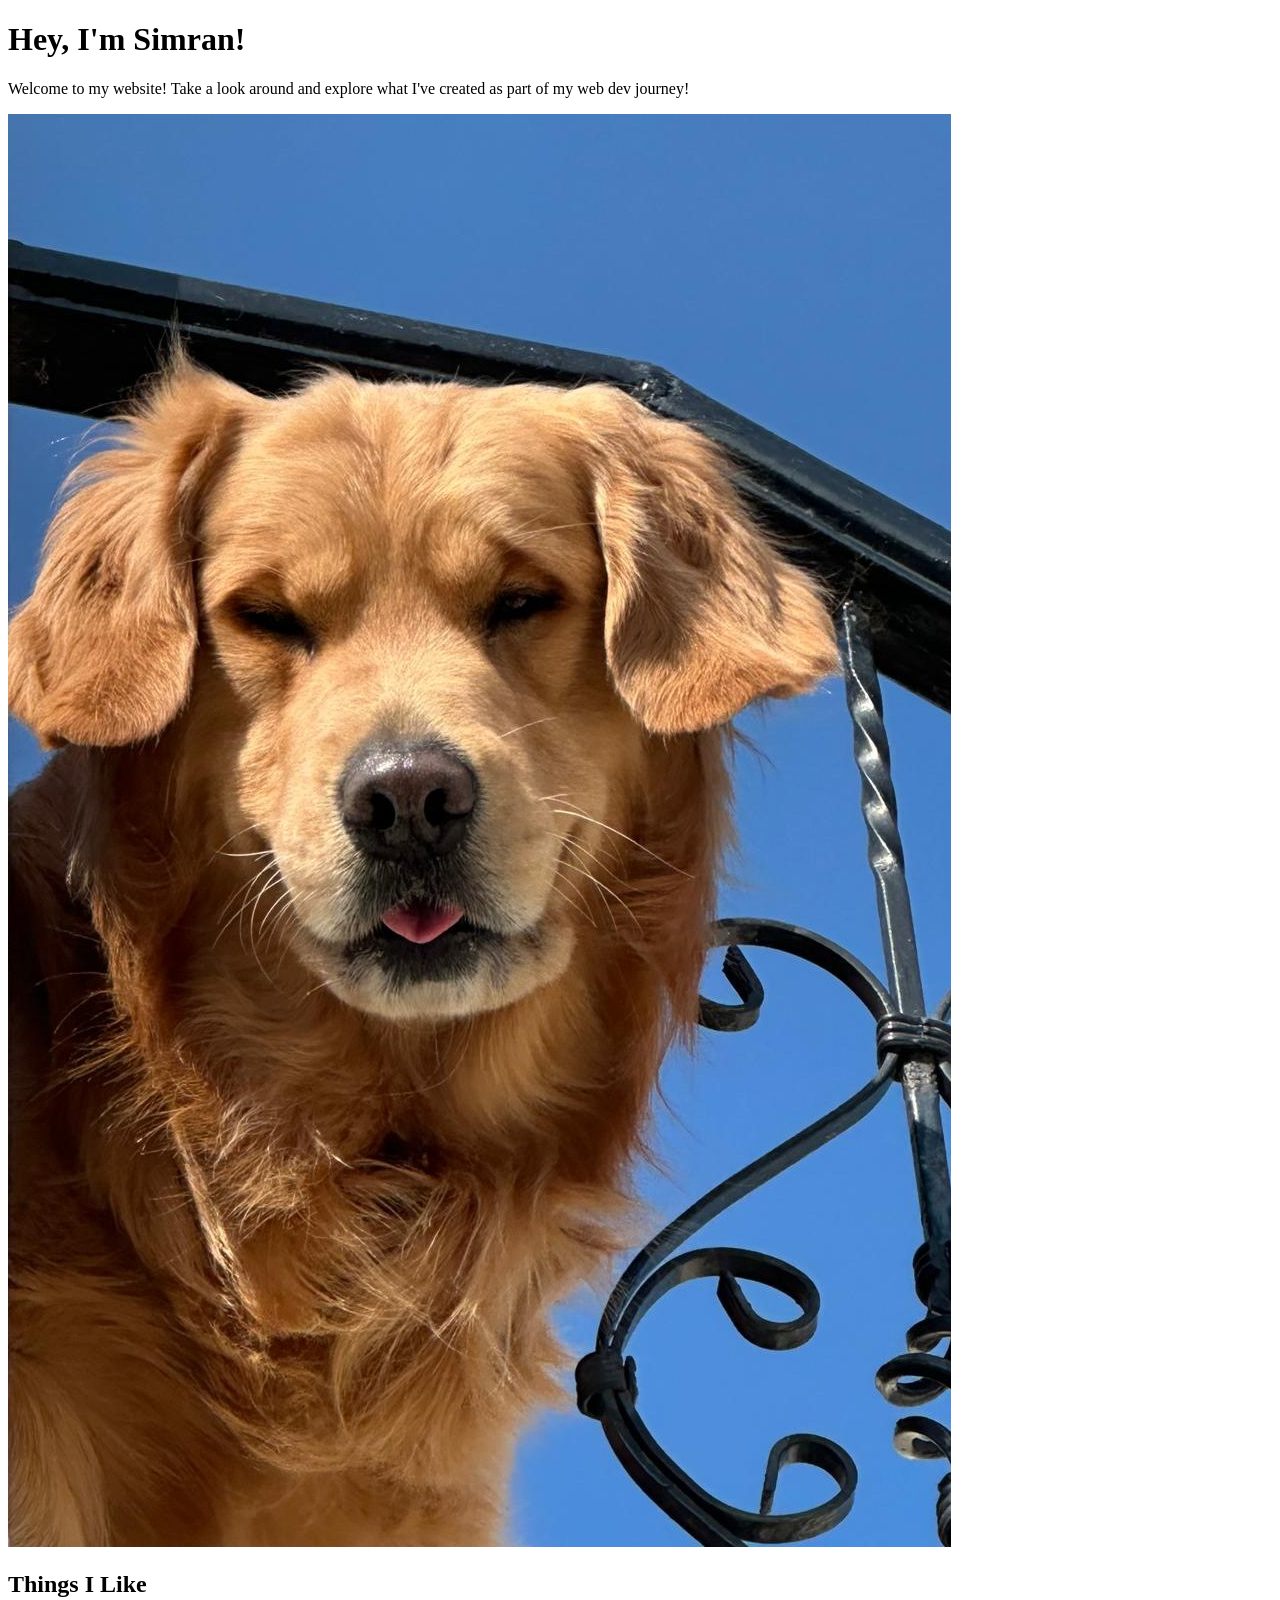
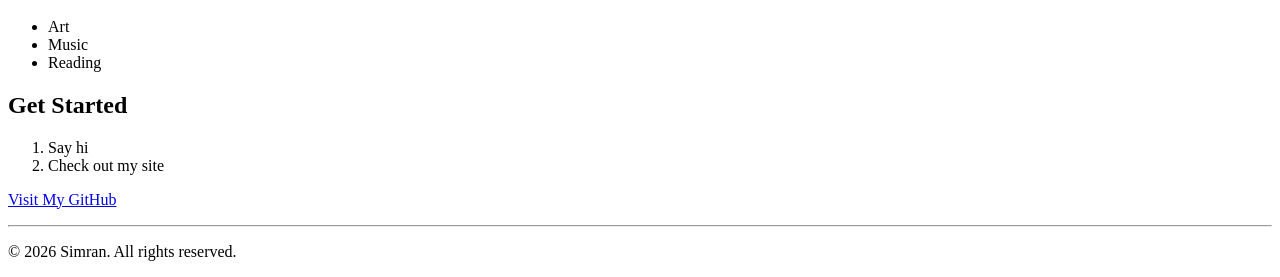
==== index.html @ f1ff6dc8 "Add CSS styling" ====
<!doctype html>
<html lang="en">
  <head>
    <meta charset="UTF-8" />
    <meta name="viewport" content="width=device-width, initial-scale=1.0" />
    <title>Simran's Website</title>
     <link rel="stylesheet" href="style.css" />
  </head>

  <body>
    <!-- Page heading -->
    <h1>Hey, I'm Simran!</h1>

    <!-- Main content of the homepage -->
    <main>
      <p>
        Welcome to my website! Take a look around and explore what I've created
        as part of my web dev journey!
      </p>

      <!--Photo of my dog-->
      <img src="images/dog.jpeg" alt="Photo of my dog" class="dog-photo" />

      <!--Unordered list of things I like-->
      <h2>Things I Like</h2>
      <ul>
        <li>Art</li>
        <li>Music</li>
        <li>Reading</li>
      </ul>

      <!--Ordered list-->
      <h2>Get Started</h2>
      <ol>
        <li>Say hi</li>
        <li>Check out my site</li>
      </ol>

      <!--Link-->
      <p><a href="https://github.com/Kaurs1mran">Visit My GitHub</a></p>
    </main>
    <hr />

    <!--Footer-->
    <footer>
      <p id="copyright">&copy; 2026 Simran. All rights reserved.</p>
    </footer>
  </body>
</html>
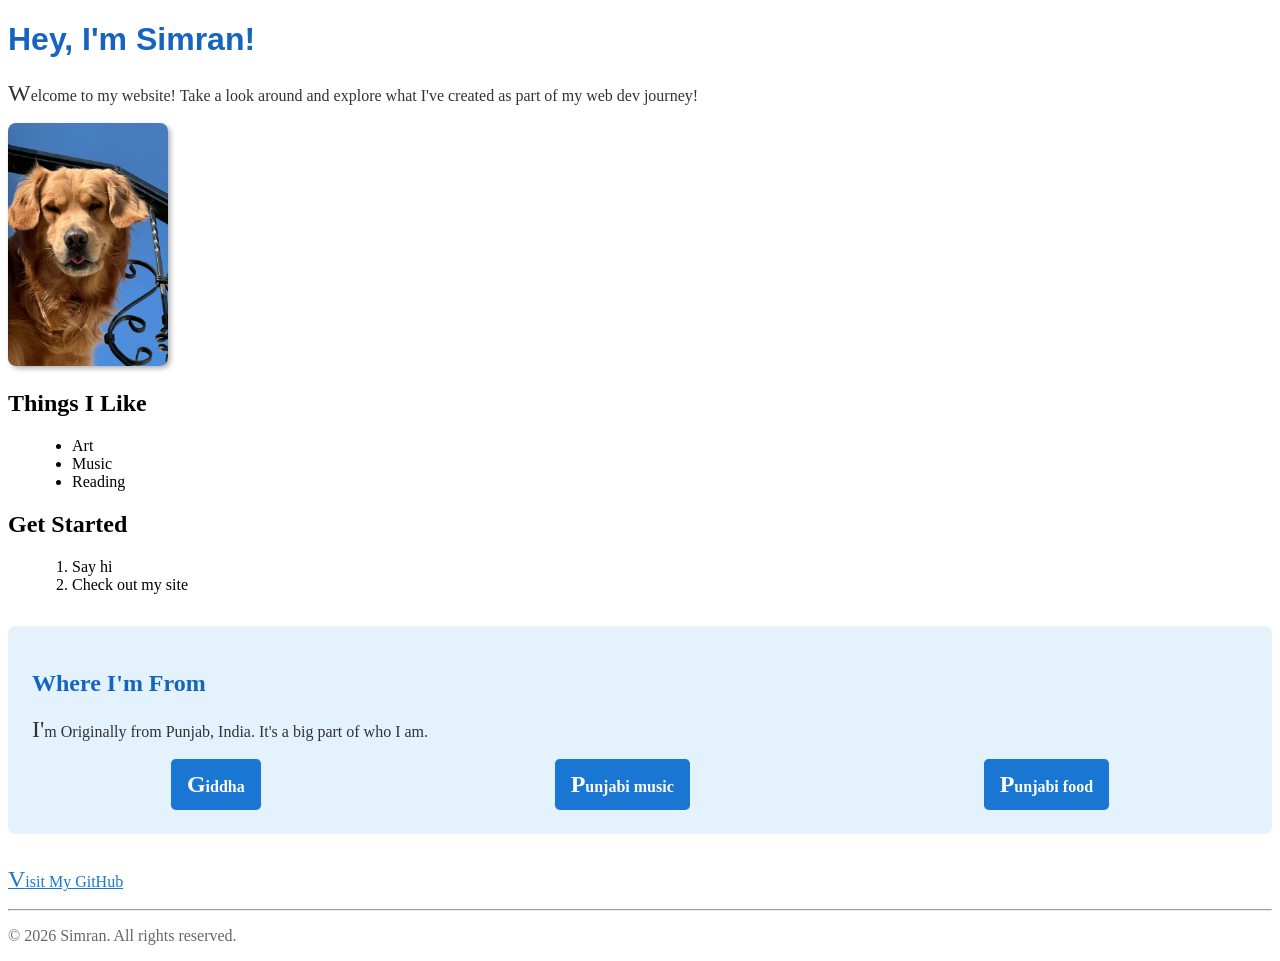
==== commit 6ae61ac9: "Add roots section with Flexbox, image styling, and color" ====
--- a/index.html
+++ b/index.html
@@ -4,7 +4,7 @@
     <meta charset="UTF-8" />
     <meta name="viewport" content="width=device-width, initial-scale=1.0" />
     <title>Simran's Website</title>
-     <link rel="stylesheet" href="style.css" />
+     <link rel="stylesheet" href="styles.css" />
   </head>
 
   <body>
@@ -36,6 +36,20 @@
         <li>Check out my site</li>
       </ol>
 
+      <!-- Backgroud -->
+       <section class="roots-section">
+        <h2>Where I'm From</h2>
+        <p>
+          I'm Originally from Punjab, India. It's a big part of who I am.
+        </p>
+
+        <div class="roots-list">
+          <p>Giddha</p>
+          <p>Punjabi music</p>
+          <p>Punjabi food</p>
+        </div>
+       </section>
+
       <!--Link-->
       <p><a href="https://github.com/Kaurs1mran">Visit My GitHub</a></p>
     </main>
--- a/styles.css
+++ b/styles.css
@@ -0,0 +1,82 @@
+/* Type selector */
+h1 {
+    font-family: Arial, sans-serif;
+    font-size: 2rem;
+    color: #1565c0;
+}
+
+
+/* ID selector */
+#copyright {
+    color: #666666;
+}
+
+/* Relational selector (descendant) */
+main p {
+    color: #333333;
+}
+
+/* Combination selector (grouping) */
+ul, ol {
+    margin-left: 1.5rem;
+}
+
+/* Pseudo-class */
+a:hover {
+    color: #1565c0;
+}
+
+/* Attribute selector */
+a[href] {
+    text-decoration: underline;
+    color: #1976d2;
+}
+
+/* Pseudo-element */
+main p::first-letter {
+    font-size: 1.5rem;
+}
+
+
+/* Styling "Where I'm From" */
+.roots-section {
+    background-color: #e3f2fd;
+    padding: 1.5rem;
+    margin: 2rem 0;
+    border-radius: 0.5rem;
+}
+
+.roots-section h2 {
+    color: #1565c0;
+}
+
+/* Flexbox layout for inside list part */
+.roots-list {
+    display: flex;
+    flex-direction: row;
+    justify-content: space-around;
+    align-items: center;
+    gap: 1rem;
+    padding: 0;
+}
+
+.roots-list p {
+    background-color: #1976d2;
+    color: #ffffff;
+    padding: 0.75rem 1rem;
+    border-radius: 0.3rem;
+    margin: 0;
+    font-weight: bold;
+}
+
+/* styling dog photo */
+.dog-photo {
+    max-width: 100%;
+    width: 10rem;
+    border-radius: 0.5rem;
+    box-shadow: 0.15rem 0.15rem 0.3rem rgba(0, 0, 0, 0.3);
+}
+
+.dog-photo:hover {
+    box-shadow: 0.3rem 0.3rem 0.5rem rgba(0, 0, 0, 0.4);
+}
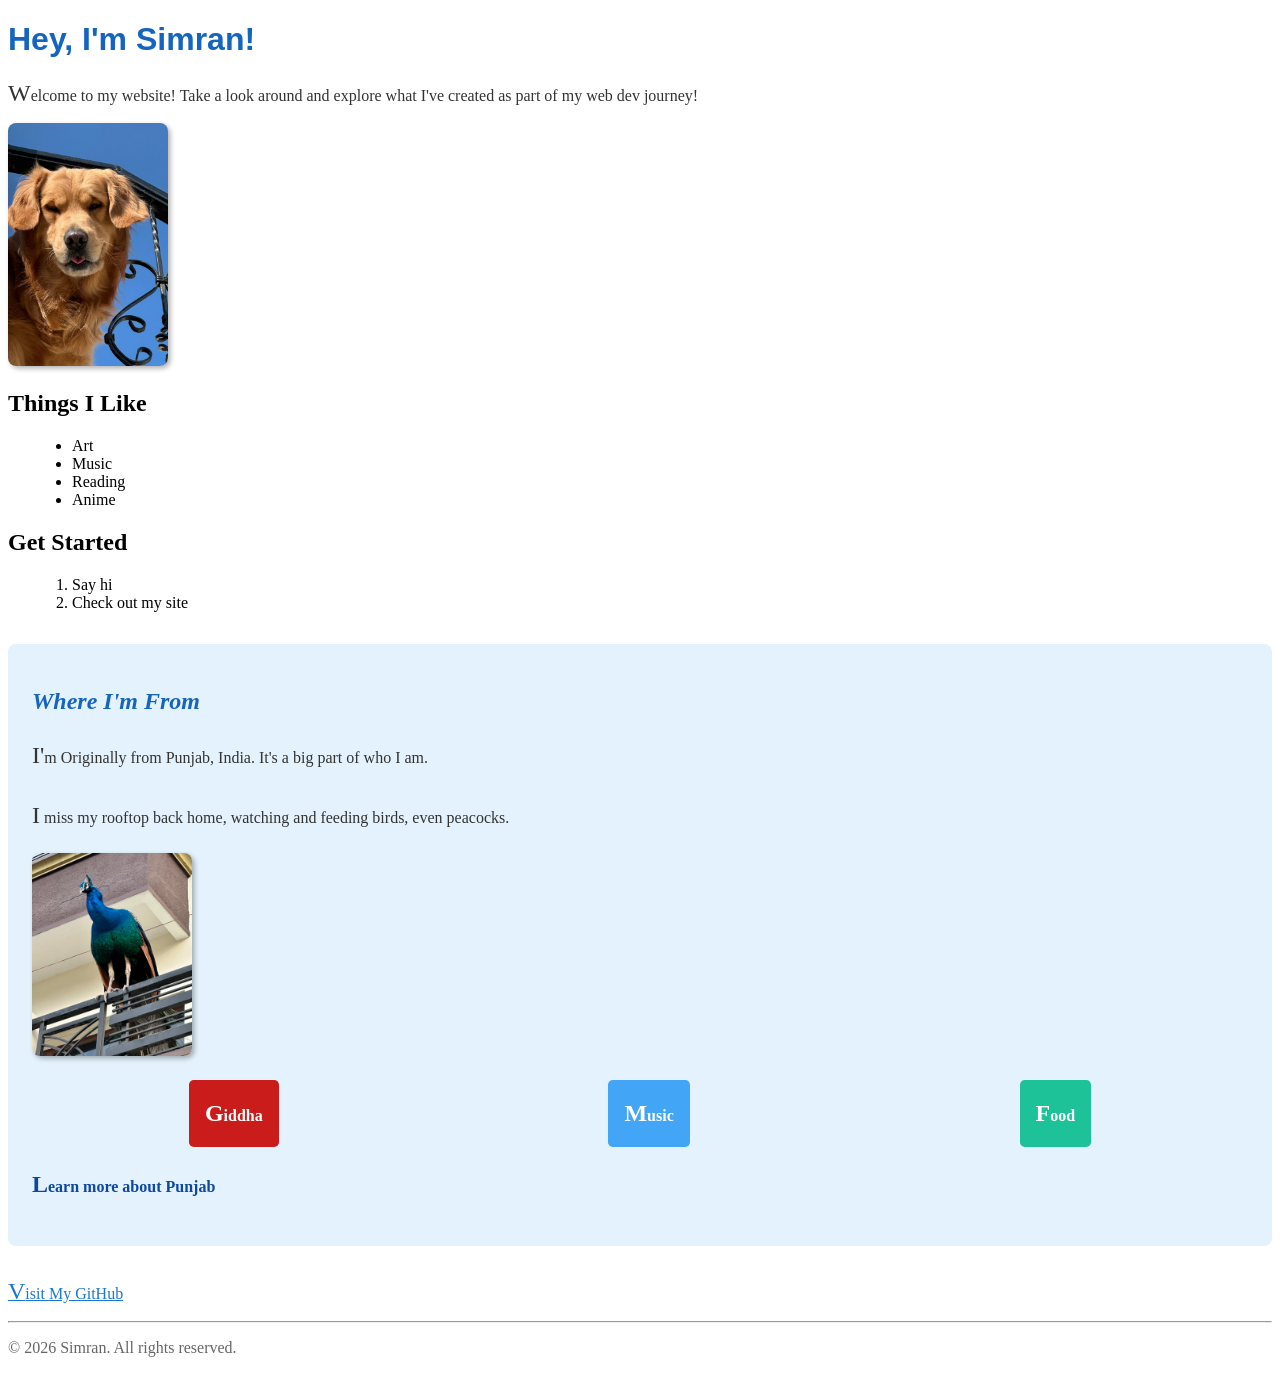
==== commit b0a83af9: "Add advanced selectors challenge with nested styling, pseudo-classes, and CSS variables" ====
--- a/index.html
+++ b/index.html
@@ -27,6 +27,7 @@
         <li>Art</li>
         <li>Music</li>
         <li>Reading</li>
+        <li>Anime</li>
       </ul>
 
       <!--Ordered list-->
@@ -43,11 +44,18 @@
           I'm Originally from Punjab, India. It's a big part of who I am.
         </p>
 
+        <div class="nested-note">
+          <p>I miss my rooftop back home, watching and feeding birds, even peacocks.</p>
+          <img src="images/peacock.jpeg" alt="A peacock on my terrace back home" class="dog-photo" />
+        </div>
+
         <div class="roots-list">
           <p>Giddha</p>
-          <p>Punjabi music</p>
-          <p>Punjabi food</p>
+          <p>Music</p>
+          <p>Food</p>
         </div>
+
+        <p><a href="https://en.wikipedia.org/wiki/Punjab,_India">Learn more about Punjab</a></p>
        </section>
 
       <!--Link-->
--- a/styles.css
+++ b/styles.css
@@ -1,8 +1,12 @@
+:root {
+    --main-blue: #1565c0;
+}
+
 /* Type selector */
 h1 {
     font-family: Arial, sans-serif;
     font-size: 2rem;
-    color: #1565c0;
+    color: var(--main-blue);
 }
 
 
@@ -23,7 +27,7 @@
 
 /* Pseudo-class */
 a:hover {
-    color: #1565c0;
+    color: var(--main-blue);
 }
 
 /* Attribute selector */
@@ -47,7 +51,23 @@
 }
 
 .roots-section h2 {
-    color: #1565c0;
+    color: var(--main-blue);
+    font-style: italic;
+}
+
+.roots-section p {
+    line-height: 1.8;
+}
+
+.roots-section a {
+    color: #0d47a1;
+    font-weight: bold;
+    text-decoration: none;
+}
+
+.roots-section a:hover {
+    color: #ff6f00;
+    text-decoration: underline;
 }
 
 /* Flexbox layout for inside list part */
@@ -61,7 +81,6 @@
 }
 
 .roots-list p {
-    background-color: #1976d2;
     color: #ffffff;
     padding: 0.75rem 1rem;
     border-radius: 0.3rem;
@@ -79,4 +98,20 @@
 
 .dog-photo:hover {
     box-shadow: 0.3rem 0.3rem 0.5rem rgba(0, 0, 0, 0.4);
+}
+
+.nested-note img {
+    margin-bottom: 1.5rem;
+    display: block;
+}
+
+/* Pseudo-class nested inside a section- highlighting first item */
+.roots-list p:first-child {
+    background-color: #cb1c1c;
+}
+.roots-list p:nth-child(2){
+    background-color: #42a5f5;
+}
+.roots-list p:last-child {
+    background-color: rgb(30, 194, 153);
 }
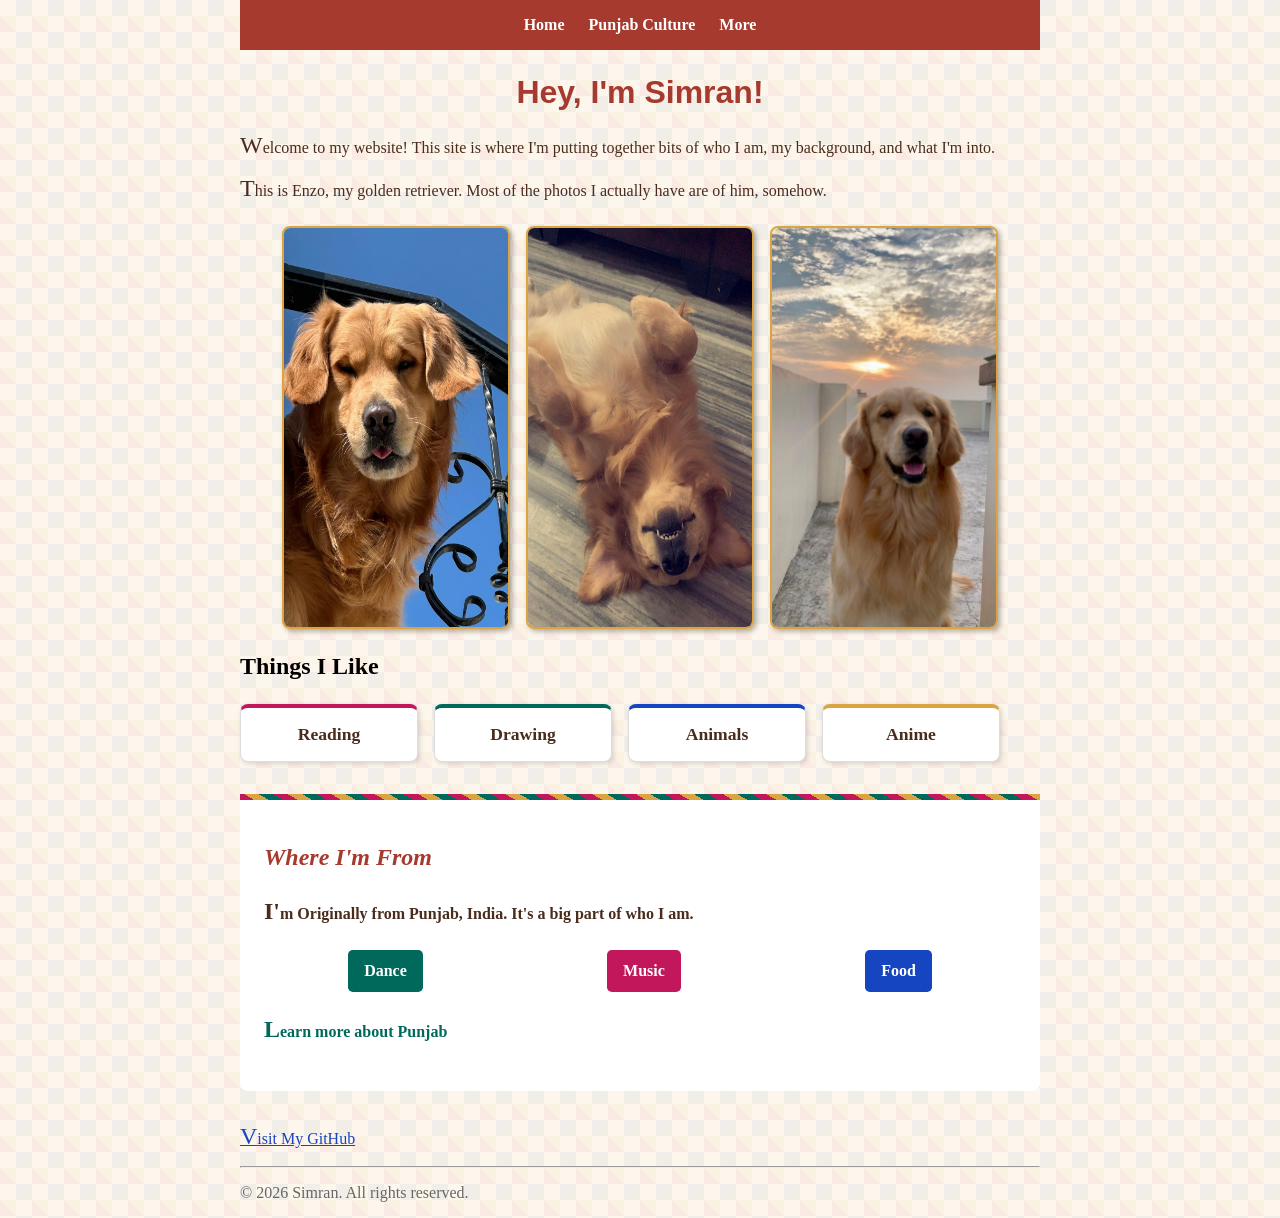
==== commit cb3921b2: "three pages with layout" ====
--- a/index.html
+++ b/index.html
@@ -4,59 +4,73 @@
     <meta charset="UTF-8" />
     <meta name="viewport" content="width=device-width, initial-scale=1.0" />
     <title>Simran's Website</title>
-     <link rel="stylesheet" href="styles.css" />
+    <link rel="stylesheet" href="styles.css" />
   </head>
 
   <body>
+    <nav class="site-nav">
+      <a href="index.html">Home</a>
+      <a href="culture.html">Punjab Culture</a>
+      <a href="page3.html">More</a>
+    </nav>
     <!-- Page heading -->
     <h1>Hey, I'm Simran!</h1>
 
     <!-- Main content of the homepage -->
     <main>
       <p>
-        Welcome to my website! Take a look around and explore what I've created
-        as part of my web dev journey!
+        Welcome to my website! This site is where I'm putting together bits of
+        who I am, my background, and what I'm into.
       </p>
 
       <!--Photo of my dog-->
-      <img src="images/dog.jpeg" alt="Photo of my dog" class="dog-photo" />
+      <p>
+        This is Enzo, my golden retriever. Most of the photos I actually have
+        are of him, somehow.
+      </p>
+      <div class="dog-gallery">
+        <img src="images/dog.jpeg" alt="My dog" class="dog-photo" />
+        <img src="images/dog2.jpeg" alt="My dog" class="dog-photo" />
+        <img src="images/dog3.jpeg" alt="My dog" class="dog-photo" />
+      </div>
 
       <!--Unordered list of things I like-->
       <h2>Things I Like</h2>
-      <ul>
-        <li>Art</li>
-        <li>Music</li>
-        <li>Reading</li>
-        <li>Anime</li>
-      </ul>
-
-      <!--Ordered list-->
-      <h2>Get Started</h2>
-      <ol>
-        <li>Say hi</li>
-        <li>Check out my site</li>
-      </ol>
+      <div class="interests-grid">
+        <div class="interest-card">
+          <h3>Reading</h3>
+        </div>
+        <div class="interest-card">
+          <h3>Drawing</h3>
+        </div>
+        <div class="interest-card">
+          <h3>Animals</h3>
+        </div>
+        <div class="interest-card">
+          <h3>Anime</h3>
+        </div>
+      </div>
 
       <!-- Backgroud -->
-       <section class="roots-section">
+      <section class="roots-section">
         <h2>Where I'm From</h2>
-        <p>
-          I'm Originally from Punjab, India. It's a big part of who I am.
-        </p>
+        <p>I'm Originally from Punjab, India. It's a big part of who I am.</p>
 
-        <div class="nested-note">
-          <p>I miss my rooftop back home, watching and feeding birds, even peacocks.</p>
-          <img src="images/peacock.jpeg" alt="A peacock on my terrace back home" class="dog-photo" />
+        <div class="roots-list">
+          <a href="https://www.youtube.com/@BhangraEmpire/featured">Dance</a>
+          <a
+            href="https://open.spotify.com/playlist/37i9dQZF1DWXVJK4aT7pmk?si=54df5633cfe44718"
+            >Music</a
+          >
+          <a href="https://mehfilindiancuisineandbar.com/">Food</a>
         </div>
 
-        <div class="roots-list">
-          <p>Giddha</p>
-          <p>Music</p>
-          <p>Food</p>
-        </div>
-
-        <p><a href="https://en.wikipedia.org/wiki/Punjab,_India">Learn more about Punjab</a></p>
-       </section>
+        <p>
+          <a href="https://en.wikipedia.org/wiki/Punjab,_India"
+            >Learn more about Punjab</a
+          >
+        </p>
+      </section>
 
       <!--Link-->
       <p><a href="https://github.com/Kaurs1mran">Visit My GitHub</a></p>
--- a/styles.css
+++ b/styles.css
@@ -1,14 +1,36 @@
 :root {
-    --main-blue: #1565c0;
+    --phulkari-pink: #c2185b;
+    --phulkari-teal: #00695c;
+    --phulkari-blue: #1545c0;
+    --phulkari-gold: #d9a441;
+    --phulkari-green: #4b7f52;
+    --phulkari-red: #a63a2e;
+    --cream-bg: #fdf6ec;
+    --text-dark: #4a2c1d;
+}
+
+/* Phulkari-inspired diamond pattern background */
+body {
+    max-width: 50rem;
+    margin: 0 auto;
+    padding: 0 1rem;
+    background-color: var(--cream-bg);
+    background-image:
+        linear-gradient(45deg, rgba(194, 24, 91, 0.05) 25%, transparent 25%),
+        linear-gradient(-45deg, rgba(0, 105, 92, 0.05) 25%, transparent 25%),
+        linear-gradient(45deg, transparent 75%, rgba(217, 164, 65, 0.05) 75%),
+        linear-gradient(-45deg, transparent 75%, rgba(21, 101, 192, 0.05) 75%);
+    background-size: 2rem 2rem;
+    background-position: 0 0, 0 1rem, 1rem -1rem, -1rem 0px;
 }
 
 /* Type selector */
 h1 {
     font-family: Arial, sans-serif;
     font-size: 2rem;
-    color: var(--main-blue);
-}
-
+    color: var(--phulkari-red);
+    text-align: center;
+}
 
 /* ID selector */
 #copyright {
@@ -17,23 +39,24 @@
 
 /* Relational selector (descendant) */
 main p {
-    color: #333333;
+    color: var(--text-dark);
 }
 
 /* Combination selector (grouping) */
-ul, ol {
+ul,
+ol {
     margin-left: 1.5rem;
 }
 
 /* Pseudo-class */
 a:hover {
-    color: var(--main-blue);
+    color: var(--phulkari-teal);
 }
 
 /* Attribute selector */
 a[href] {
     text-decoration: underline;
-    color: #1976d2;
+    color: var(--phulkari-blue);
 }
 
 /* Pseudo-element */
@@ -41,17 +64,58 @@
     font-size: 1.5rem;
 }
 
+/* Navigation menu */
+.site-nav {
+    display: flex;
+    justify-content: center;
+    gap: 1.5rem;
+    padding: 1rem;
+    background-color: var(--phulkari-red);
+    margin-bottom: 1.5rem;
+}
+
+.site-nav a {
+    color: #ffffff;
+    text-decoration: none;
+    font-weight: bold;
+}
+
+.site-nav a:hover {
+    color: var(--phulkari-gold);
+}
+
+/* Hero banner image */
+.hero-banner {
+    text-align: center;
+    margin-bottom: 1.5rem;
+}
+
+.hero-banner img {
+    width: 100%;
+    max-width: 100%;
+    max-height: 20rem;
+    object-fit: cover;
+    border-radius: 0.5rem;
+}
 
 /* Styling "Where I'm From" */
 .roots-section {
-    background-color: #e3f2fd;
+    background-color: #ffffff;
     padding: 1.5rem;
     margin: 2rem 0;
     border-radius: 0.5rem;
+    border-top: 0.4rem solid;
+    border-image: repeating-linear-gradient(45deg,
+            #c2185b 0px,
+            #c2185b 10px,
+            #d9a441 10px,
+            #d9a441 20px,
+            #00695c 20px,
+            #00695c 30px) 10;
 }
 
 .roots-section h2 {
-    color: var(--main-blue);
+    color: var(--phulkari-red);
     font-style: italic;
 }
 
@@ -59,15 +123,32 @@
     line-height: 1.8;
 }
 
+.roots-section>p {
+    font-weight: bold;
+}
+
 .roots-section a {
-    color: #0d47a1;
+    color: var(--phulkari-teal);
     font-weight: bold;
     text-decoration: none;
 }
 
 .roots-section a:hover {
-    color: #ff6f00;
+    color: var(--phulkari-gold);
     text-decoration: underline;
+}
+
+img.dog-photo {
+    border: 0.15rem solid var(--phulkari-gold);
+}
+
+/*dog photos*/
+.dog-gallery {
+    display: flex;
+    justify-content: center;
+    gap: 1rem;
+    flex-wrap: wrap;
+    margin: 1.5rem 0;
 }
 
 /* Flexbox layout for inside list part */
@@ -80,18 +161,20 @@
     padding: 0;
 }
 
-.roots-list p {
+.roots-list p,
+.roots-list a {
     color: #ffffff;
     padding: 0.75rem 1rem;
     border-radius: 0.3rem;
     margin: 0;
     font-weight: bold;
+    display: inline-block;
 }
 
 /* styling dog photo */
 .dog-photo {
     max-width: 100%;
-    width: 10rem;
+    width: 14rem;
     border-radius: 0.5rem;
     box-shadow: 0.15rem 0.15rem 0.3rem rgba(0, 0, 0, 0.3);
 }
@@ -100,18 +183,237 @@
     box-shadow: 0.3rem 0.3rem 0.5rem rgba(0, 0, 0, 0.4);
 }
 
-.nested-note img {
-    margin-bottom: 1.5rem;
+/* Pseudo-class nested inside a section- highlighting first item */
+.roots-list p:first-child,
+.roots-list a:first-child {
+    background-color: var(--phulkari-teal);
+}
+
+.roots-list p:nth-child(2),
+.roots-list a:nth-child(2) {
+    background-color: var(--phulkari-pink);
+}
+
+.roots-list p:last-child,
+.roots-list a:last-child {
+    background-color: var(--phulkari-blue);
+}
+
+.interests-grid {
+    display: flex;
+    flex-wrap: wrap;
+    gap: 1rem;
+    margin: 1.5rem 0;
+}
+
+.interest-card {
+    background-color: #ffffff;
+    border: 0.1rem solid #dddddd;
+    border-radius: 0.5rem;
+    padding: 1rem;
+    width: 9rem;
+    text-align: center;
+    box-shadow: 0.1rem 0.1rem 0.3rem rgba(0, 0, 0, 0.15);
+}
+
+.interest-card h3 {
+    color: var(--text-dark);
+    margin: 0;
+    font-size: 1.1rem;
+}
+
+.interest-card:nth-child(1) {
+    border-top: 0.3rem solid var(--phulkari-pink);
+}
+
+.interest-card:nth-child(2) {
+    border-top: 0.3rem solid var(--phulkari-teal);
+}
+
+.interest-card:nth-child(3) {
+    border-top: 0.3rem solid var(--phulkari-blue);
+}
+
+.interest-card:nth-child(4) {
+    border-top: 0.3rem solid var(--phulkari-gold);
+}
+
+/* Three-column layout for top section */
+.page2-columns {
+    display: flex;
+    flex-direction: row;
+    align-items: center;
+    justify-content: center;
+    flex-wrap: wrap;
+    gap: 1.5rem;
+    margin: 2rem 0;
+    padding: 1.5rem;
+    border-radius: 0.5rem;
+    background: linear-gradient(135deg, #fdf6ec, #fbe9d0);
+}
+
+.page2-columns figure {
+    margin: 0;
+    text-align: center;
+}
+
+.page2-columns figcaption {
+    font-size: 0.9rem;
+    font-weight: bold;
+    color: var(--text-dark);
+    margin-top: 0.4rem;
+}
+
+.page2-text {
+    flex: 1;
+    min-width: 15rem;
+    max-width: 25rem;
+    padding: 1rem;
+}
+
+.page2-text h2 {
+    color: var(--phulkari-red);
+}
+
+.page2-text p {
+    line-height: 1.6;
+    margin-bottom: 1rem;
+}
+
+.big-photo {
+    width: 16rem;
+    max-width: 100%;
+    border-radius: 0.5rem;
+    box-shadow: 0.15rem 0.15rem 0.3rem rgba(0, 0, 0, 0.3);
+}
+
+/* Culture page sections */
+.culture-section {
+    background-color: #ffffff;
+    padding: 1.5rem;
+    margin: 1.5rem 0;
+    border-radius: 0.5rem;
+}
+
+.culture-section h2 {
+    color: var(--phulkari-red);
+}
+
+.phulkari-accent {
+    border-top: 0.4rem solid;
+    border-image: repeating-linear-gradient(45deg,
+            #c2185b 0px,
+            #c2185b 10px,
+            #d9a441 10px,
+            #d9a441 20px,
+            #00695c 20px,
+            #00695c 30px,
+            #1565c0 30px,
+            #1565c0 40px) 10;
+}
+
+/* Festival card grid */
+.festival-grid {
+    display: flex;
+    flex-wrap: wrap;
+    gap: 1rem;
+    margin-top: 1rem;
+}
+
+.festival-card {
+    flex: 1;
+    min-width: 12rem;
+    background-color: var(--cream-bg);
+    border-radius: 0.5rem;
+    padding: 1rem;
+}
+
+.festival-card:nth-child(1) {
+    border-top: 0.3rem solid var(--phulkari-pink);
+}
+
+.festival-card:nth-child(2) {
+    border-top: 0.3rem solid var(--phulkari-gold);
+}
+
+.festival-card:nth-child(3) {
+    border-top: 0.3rem solid var(--phulkari-teal);
+}
+
+.festival-img {
+    width: 100%;
+    max-height: 12rem;
+    object-fit: cover;
+    border-radius: 0.3rem;
+    margin-bottom: 0.5rem;
+}
+
+.photo-credit {
+    font-size: 0.75rem;
+    color: #888888;
+}
+
+.photo-credit a {
+    color: #888888;
+}
+
+.medium-photo {
+    width: 11rem;
+    max-width: 100%;
+    border-radius: 0.5rem;
+    box-shadow: 0.15rem 0.15rem 0.3rem rgba(0, 0, 0, 0.3);
+}
+
+/* Media query 1: tablets and smaller - stack the 3-column layout */
+@media (max-width: 45rem) {
+  .page2-columns {
+    flex-direction: column;
+  }
+
+  .big-photo,
+  .medium-photo {
+    width: 10rem;
+  }
+}
+
+/* Media query 2: phones - reduce nav spacing and heading size */
+@media (max-width: 30rem) {
+  .site-nav {
+    gap: 0.75rem;
+    padding: 0.75rem;
+  }
+
+  h1 {
+    font-size: 1.5rem;
+  }
+
+  .festival-grid {
+    flex-direction: column;
+  }
+}
+
+.zafarnama-img {
+    width: 16rem;
+    max-width: 100%;
     display: block;
-}
-
-/* Pseudo-class nested inside a section- highlighting first item */
-.roots-list p:first-child {
-    background-color: #cb1c1c;
-}
-.roots-list p:nth-child(2){
-    background-color: #42a5f5;
-}
-.roots-list p:last-child {
-    background-color: rgb(30, 194, 153);
+    margin: 0 auto;
+    border-radius: 0.5rem;
+    box-shadow: 0.15rem 0.15rem 0.3rem rgba(0, 0, 0, 0.3);
+}
+
+/* Grid Layout for further reading section*/
+
+.reading-grid {
+    display: grid;
+    grid-template-columns: repeat(2,1fr);
+    gap: 1rem;
+    list-style: none;
+    margin: 1rem 0 0 0;
+    padding: 0;
+}
+
+.reading-grid li {
+    background-color: var(--cream-bg);
+    padding: 1rem;
+    border-radius: 0.5rem;
 }
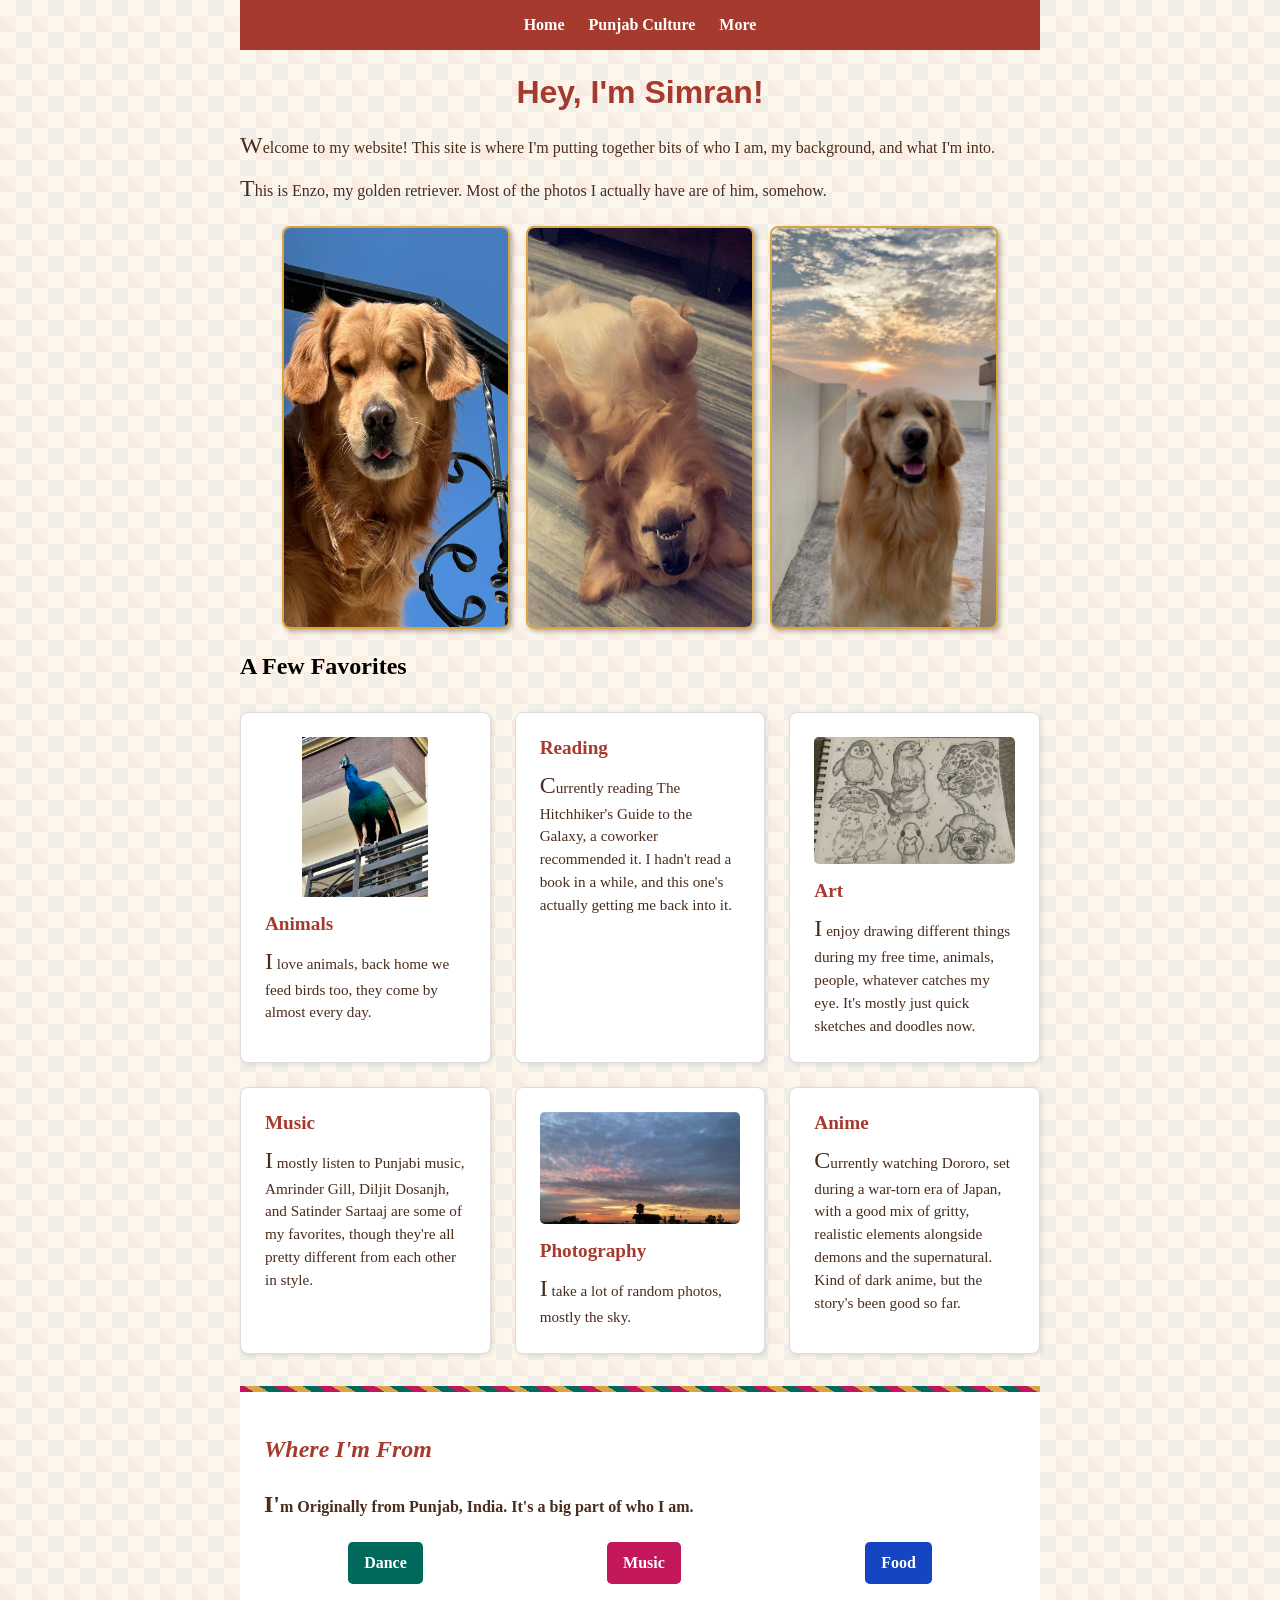
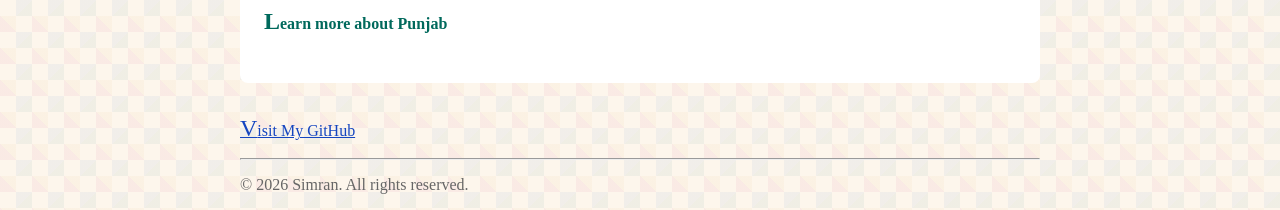
==== commit 04f4e5ab: "Fix media query comments for grid section" ====
--- a/index.html
+++ b/index.html
@@ -34,20 +34,62 @@
         <img src="images/dog3.jpeg" alt="My dog" class="dog-photo" />
       </div>
 
-      <!--Unordered list of things I like-->
-      <h2>Things I Like</h2>
-      <div class="interests-grid">
-        <div class="interest-card">
+      <!-- Grid Layout Section -->
+      <h2>A Few Favorites</h2>
+      <div class="grid-layout-section">
+        <div class="grid-card">
+          <img
+            src="images/peacock.jpeg"
+            alt="A peacock on rooftop"
+            class="grid-img"
+          />
+          <h3>Animals</h3>
+          <p>
+            I love animals, back home we feed birds too, they come by almost
+            every day.
+          </p>
+        </div>
+        <div class="grid-card">
           <h3>Reading</h3>
+          <p>
+            Currently reading The Hitchhiker's Guide to the Galaxy, a coworker
+            recommended it. I hadn't read a book in a while, and this one's
+            actually getting me back into it.
+          </p>
         </div>
-        <div class="interest-card">
-          <h3>Drawing</h3>
+        <div class="grid-card">
+          <img src="images/doodle.jpeg" alt="doodles I drew" class="grid-img" />
+          <h3>Art</h3>
+          <p>
+            I enjoy drawing different things during my free time, animals,
+            people, whatever catches my eye. It's mostly just quick sketches and
+            doodles now.
+          </p>
         </div>
-        <div class="interest-card">
-          <h3>Animals</h3>
+        <div class="grid-card">
+          <h3>Music</h3>
+          <p>
+            I mostly listen to Punjabi music, Amrinder Gill, Diljit Dosanjh, and
+            Satinder Sartaaj are some of my favorites, though they're all pretty
+            different from each other in style.
+          </p>
         </div>
-        <div class="interest-card">
+        <div class="grid-card">
+          <img
+            src="images/sky.jpeg"
+            alt="A sky photo I took back home"
+            class="grid-img"
+          />
+          <h3>Photography</h3>
+          <p>I take a lot of random photos, mostly the sky.</p>
+        </div>
+        <div class="grid-card">
           <h3>Anime</h3>
+          <p>
+            Currently watching Dororo, set during a war-torn era of Japan, with
+            a good mix of gritty, realistic elements alongside demons and the
+            supernatural. Kind of dark anime, but the story's been good so far.
+          </p>
         </div>
       </div>
 
--- a/styles.css
+++ b/styles.css
@@ -366,30 +366,30 @@
 
 /* Media query 1: tablets and smaller - stack the 3-column layout */
 @media (max-width: 45rem) {
-  .page2-columns {
-    flex-direction: column;
-  }
-
-  .big-photo,
-  .medium-photo {
-    width: 10rem;
-  }
+    .page2-columns {
+        flex-direction: column;
+    }
+
+    .big-photo,
+    .medium-photo {
+        width: 10rem;
+    }
 }
 
 /* Media query 2: phones - reduce nav spacing and heading size */
 @media (max-width: 30rem) {
-  .site-nav {
-    gap: 0.75rem;
-    padding: 0.75rem;
-  }
-
-  h1 {
-    font-size: 1.5rem;
-  }
-
-  .festival-grid {
-    flex-direction: column;
-  }
+    .site-nav {
+        gap: 0.75rem;
+        padding: 0.75rem;
+    }
+
+    h1 {
+        font-size: 1.5rem;
+    }
+
+    .festival-grid {
+        flex-direction: column;
+    }
 }
 
 .zafarnama-img {
@@ -405,7 +405,7 @@
 
 .reading-grid {
     display: grid;
-    grid-template-columns: repeat(2,1fr);
+    grid-template-columns: repeat(2, 1fr);
     gap: 1rem;
     list-style: none;
     margin: 1rem 0 0 0;
@@ -416,4 +416,63 @@
     background-color: var(--cream-bg);
     padding: 1rem;
     border-radius: 0.5rem;
+}
+
+/* Grid Layout Section */
+.grid-layout-section {
+    display: grid;
+    grid-template-columns: repeat(3, 1fr);
+    gap: 1.5rem;
+    margin: 2rem 0;
+}
+
+.grid-card {
+    background-color: #ffffff;
+    padding: 1.5rem;
+    border-radius: 0.5rem;
+    border: 0.1rem solid #dddddd;
+    box-shadow: 0.1rem 0.1rem 0.3rem rgba(0, 0, 0, 0.1);
+}
+
+.grid-img {
+    width: 100%;
+    max-height: 10rem;
+    object-fit: contain;
+    border-radius: 0.3rem;
+    margin-bottom: 0.75rem;
+}
+
+.grid-card h3 {
+    color: var(--phulkari-red);
+    margin: 0 0 0.5rem 0;
+    font-size: 1.2rem;
+}
+
+.grid-card p {
+    margin: 0;
+    line-height: 1.5;
+    font-size: 0.95rem;
+}
+
+/* Grid section responsive behavior */
+
+/* Tablet (landscape and portrait, up to 1024px) - 2 columns */
+@media (max-width: 64rem) {
+    .grid-layout-section {
+        grid-template-columns: repeat(2, 1fr);
+    }
+}
+
+/* Tablet portrait (up to 767px) - slightly tighter gap */
+@media (max-width: 47.9375rem) {
+  .grid-layout-section {
+    gap: 1rem;
+  }
+}
+
+/* Mobile (under 480px) - 1 column */
+@media (max-width: 30rem) {
+    .grid-layout-section {
+        grid-template-columns: 1fr;
+    }
 }
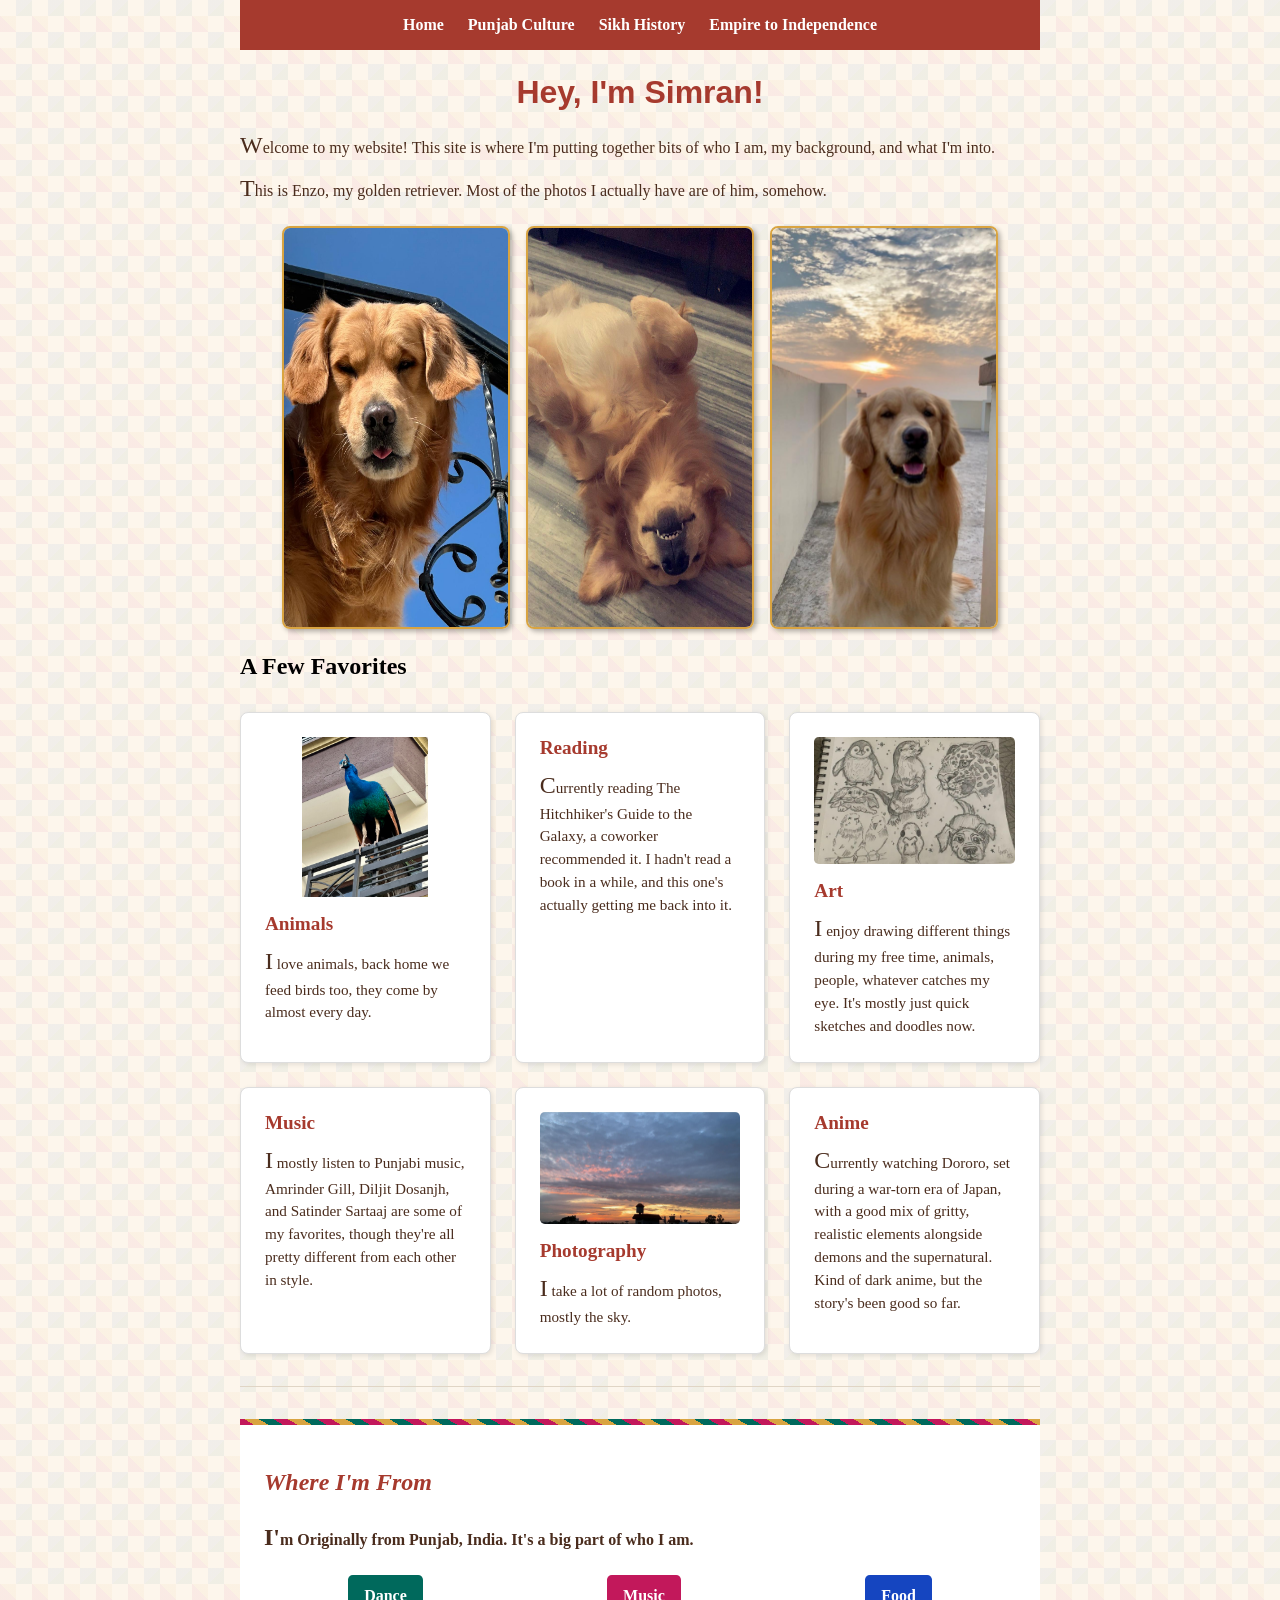
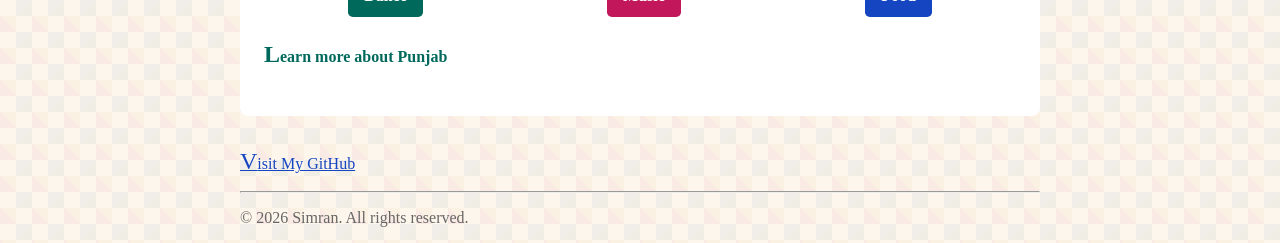
==== commit 18475c25: "Favicon files and table" ====
--- a/index.html
+++ b/index.html
@@ -5,13 +5,28 @@
     <meta name="viewport" content="width=device-width, initial-scale=1.0" />
     <title>Simran's Website</title>
     <link rel="stylesheet" href="styles.css" />
+    <link rel="preconnect" href="https://fonts.googleapis.com" />
+    <link rel="preconnect" href="https://fonts.gstatic.com" crossorigin />
+    <link
+      href="https://fonts.googleapis.com/css2?family=Playfair+Display:wght@600;700&display=swap"
+      rel="stylesheet"
+    />
+    <link
+      rel="stylesheet"
+      href="https://cdnjs.cloudflare.com/ajax/libs/font-awesome/6.5.1/css/all.min.css"
+    />
+    <link rel="apple-touch-icon" sizes="180x180" href="/apple-touch-icon.png" />
+    <link rel="icon" type="image/png" sizes="32x32" href="/favicon-32x32.png" />
+    <link rel="icon" type="image/png" sizes="16x16" href="/favicon-16x16.png" />
+    <link rel="manifest" href="/site.webmanifest" />
   </head>
 
   <body>
     <nav class="site-nav">
       <a href="index.html">Home</a>
       <a href="culture.html">Punjab Culture</a>
-      <a href="page3.html">More</a>
+      <a href="page3.html">Sikh History</a>
+      <a href="page4.html">Empire to Independence</a>
     </nav>
     <!-- Page heading -->
     <h1>Hey, I'm Simran!</h1>
--- a/styles.css
+++ b/styles.css
@@ -401,6 +401,12 @@
     box-shadow: 0.15rem 0.15rem 0.3rem rgba(0, 0, 0, 0.3);
 }
 
+/* Visual separation between homepage sections */
+.grid-layout-section {
+    padding-bottom: 2rem;
+    border-bottom: 0.1rem solid #e0d5c5;
+}
+
 /* Grid Layout for further reading section*/
 
 .reading-grid {
@@ -465,9 +471,9 @@
 
 /* Tablet portrait (up to 767px) - slightly tighter gap */
 @media (max-width: 47.9375rem) {
-  .grid-layout-section {
-    gap: 1rem;
-  }
+    .grid-layout-section {
+        gap: 1rem;
+    }
 }
 
 /* Mobile (under 480px) - 1 column */
@@ -475,4 +481,27 @@
     .grid-layout-section {
         grid-template-columns: 1fr;
     }
+}
+
+/* Timeline table styling */
+.timeline-table {
+    width: 100%;
+    border-collapse: collapse;
+    margin-top: 1rem;
+}
+
+.timeline-table th,
+.timeline-table td {
+    text-align: left;
+    padding: 0.75rem;
+    border-bottom: 0.1rem solid #e0d5c5;
+}
+
+.timeline-table th {
+    background-color: var(--phulkari-red);
+    color: #ffffff;
+}
+
+.timeline-table tr:nth-child(even) {
+    background-color: var(--cream-bg);
 }
